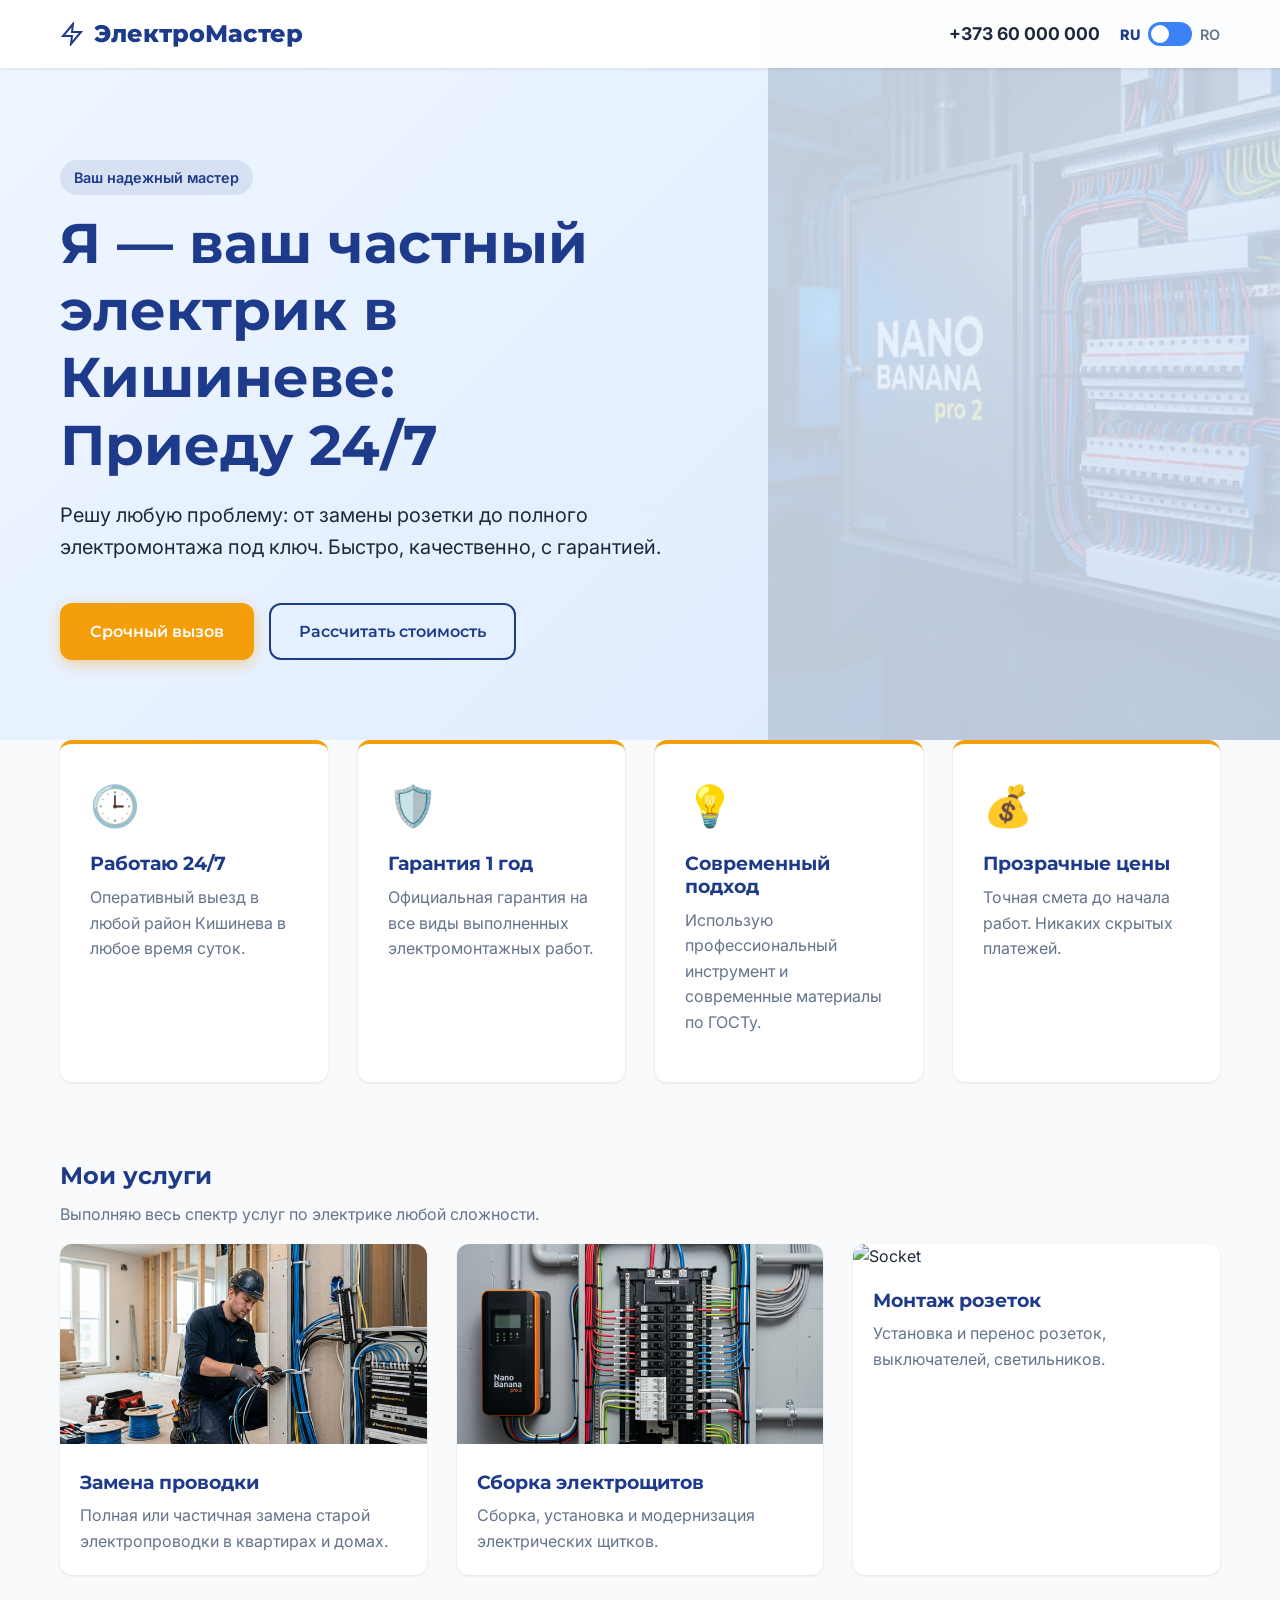
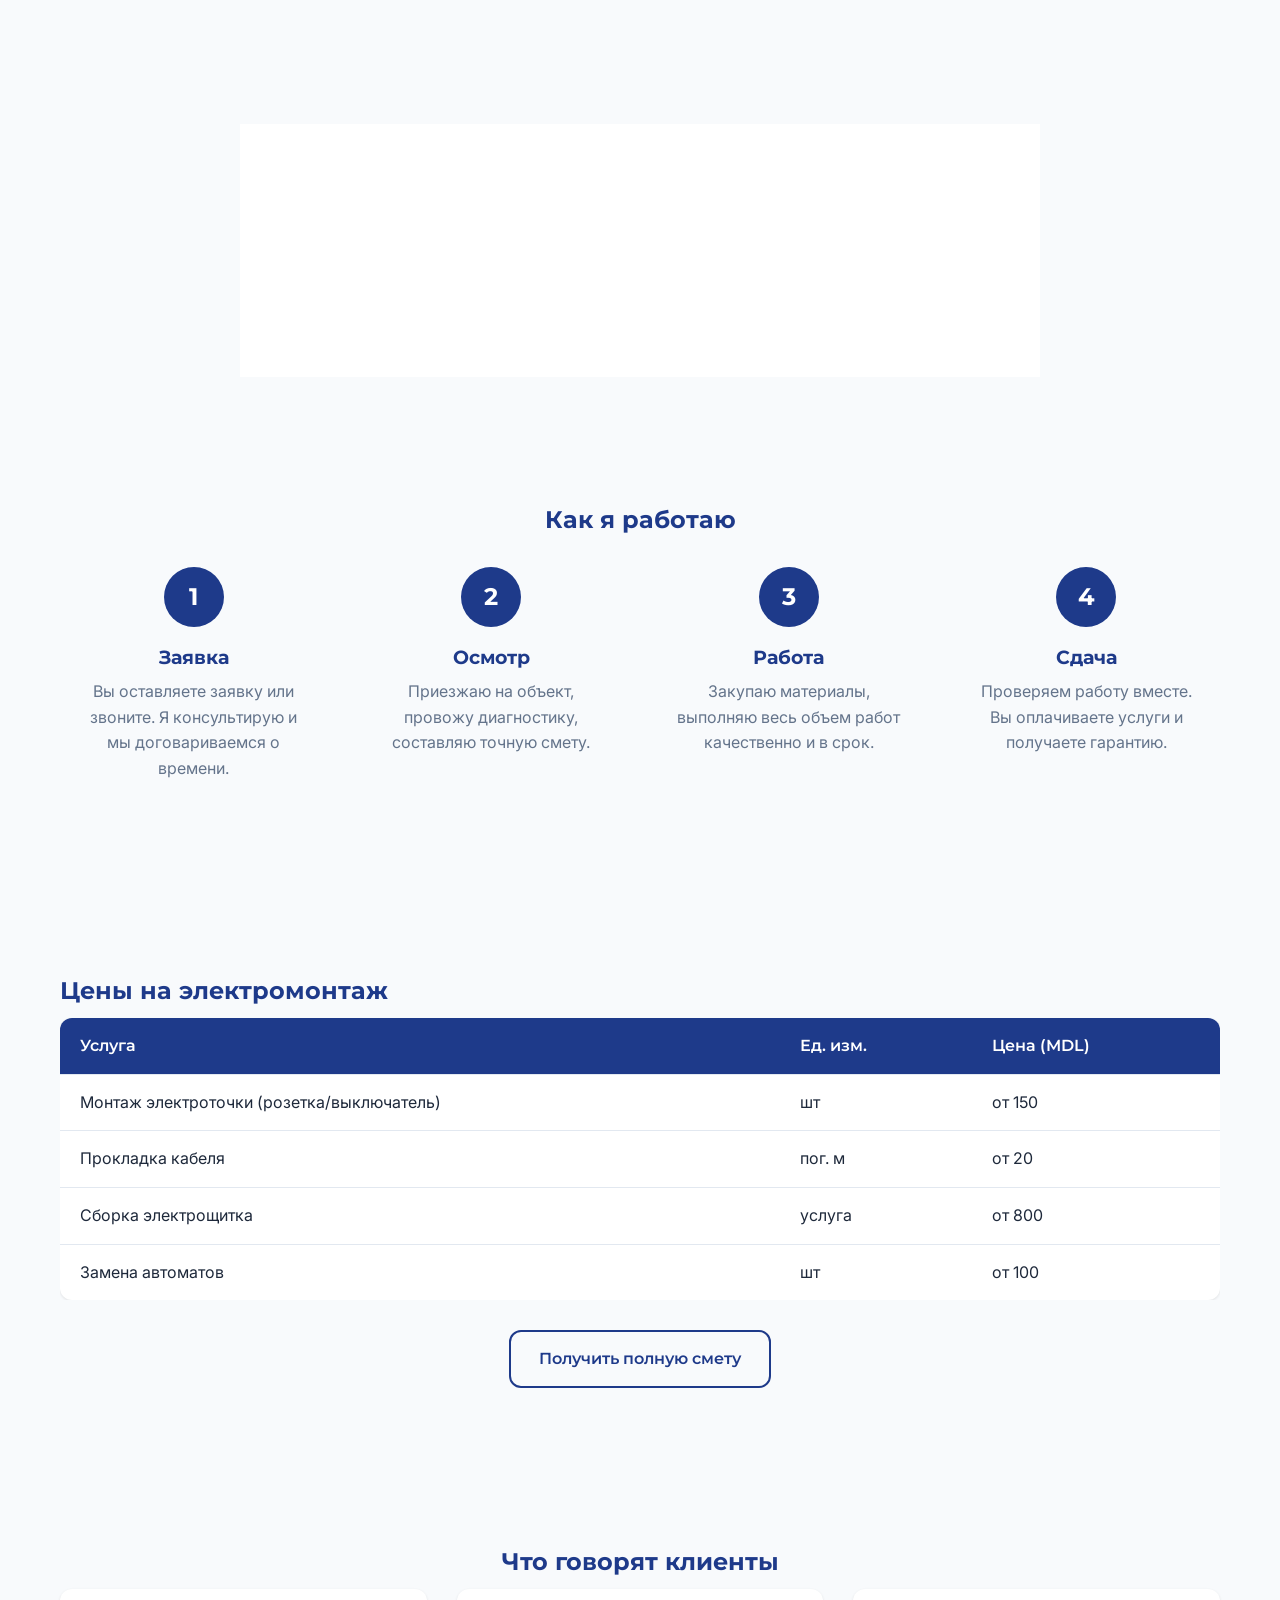
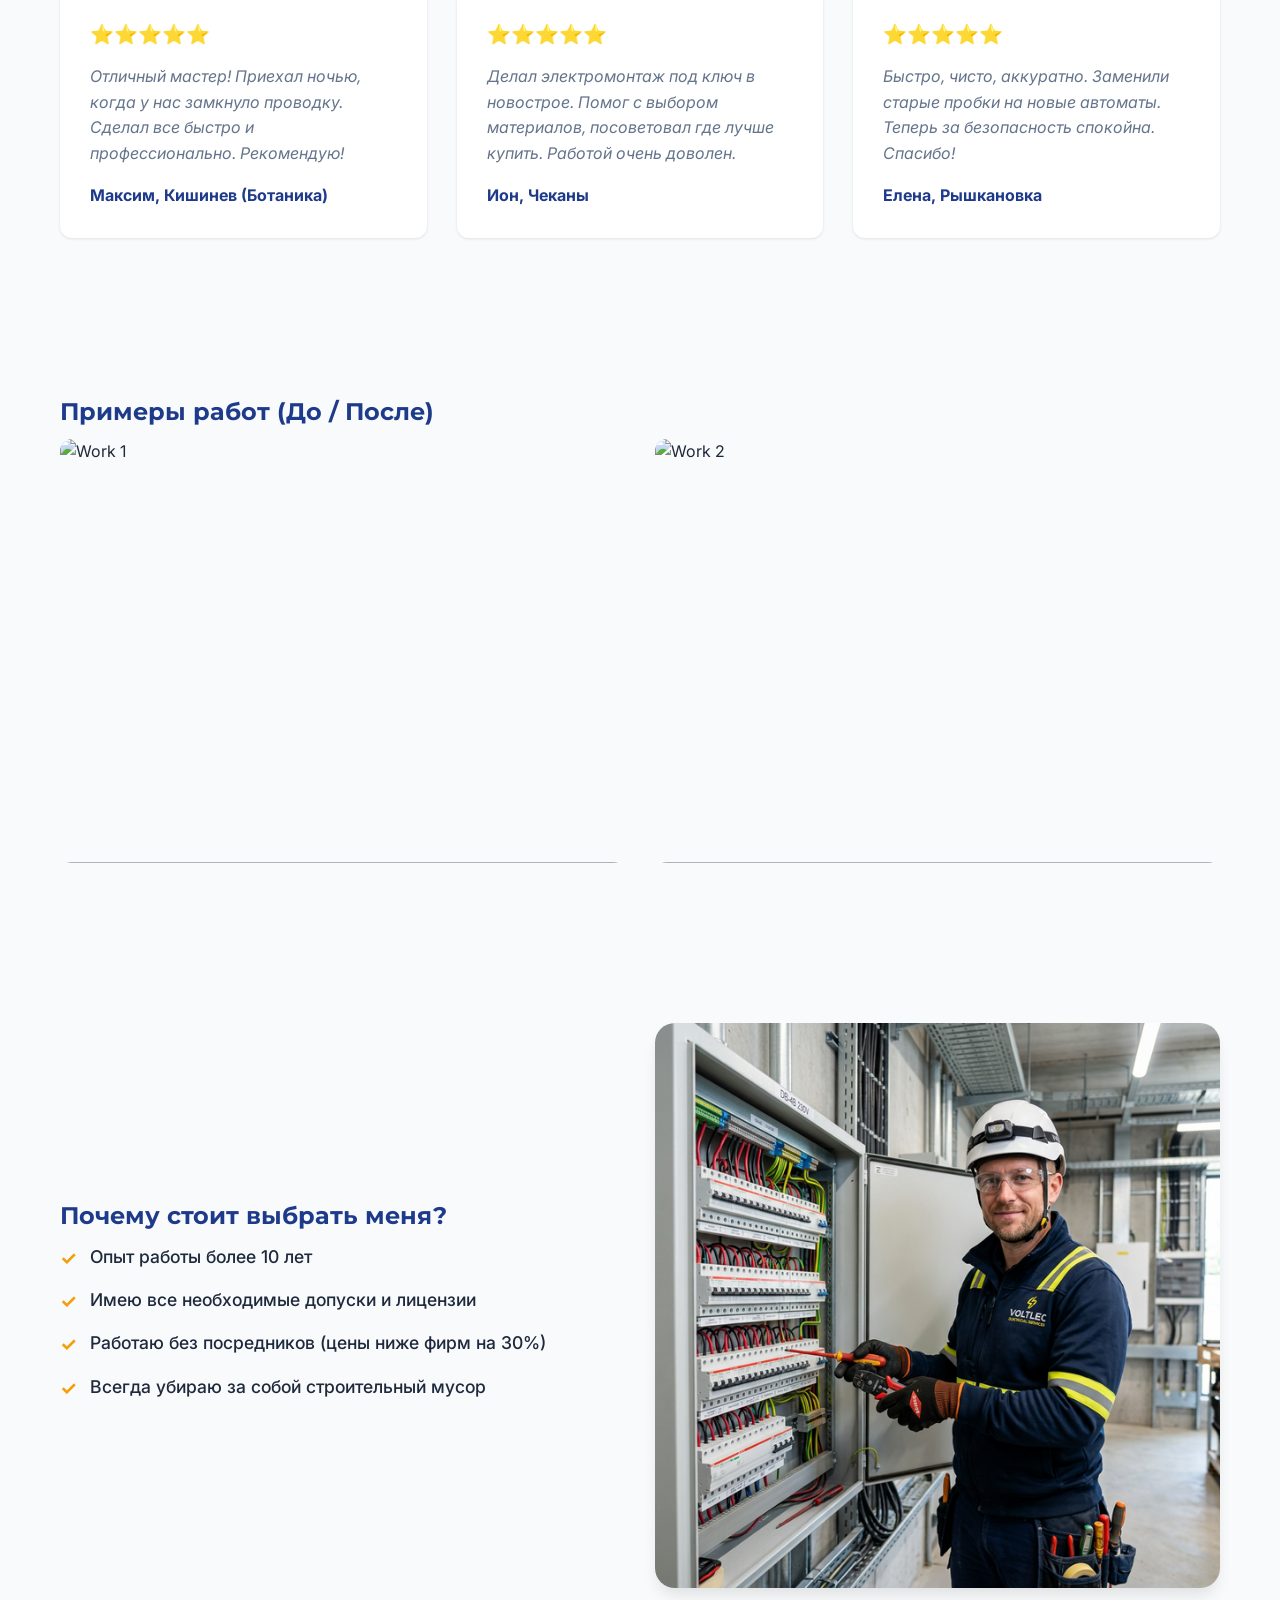
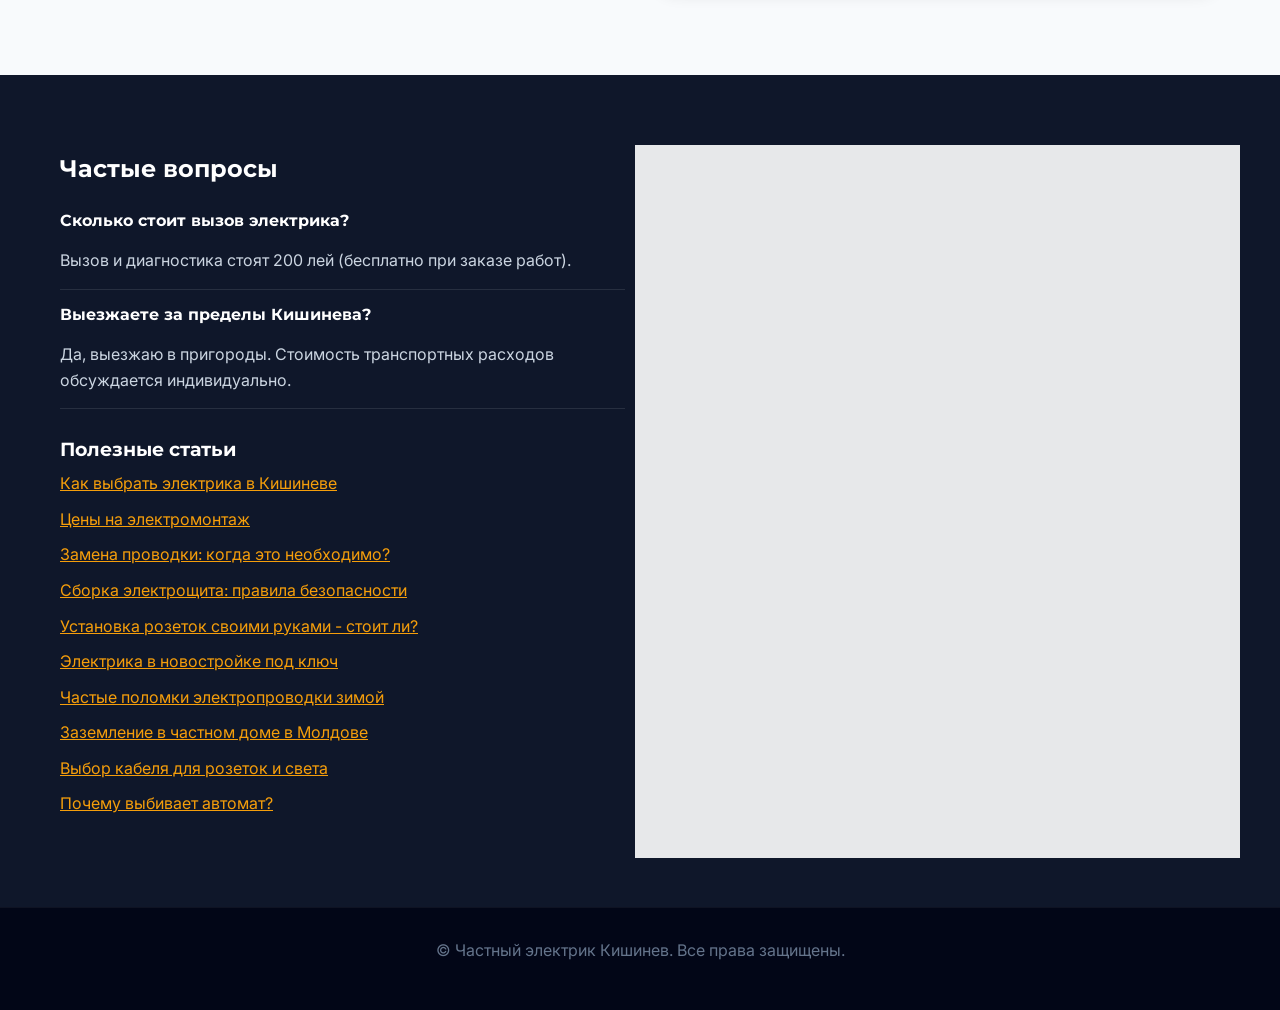
==== index.html @ 60476463 "Enhance UI with Nano Banana images, fix edit.php login, add Telegram form logic, and generate SEO ar" ====
<!DOCTYPE html>
<html lang="ru">

<head>
    <meta charset="UTF-8">
    <meta name="viewport" content="width=device-width, initial-scale=1.0">
    <meta name="description"
        content="Частный электрик в Кишиневе 24/7. Гарантия 1 год. Электромонтажные работы, замена проводки. | Electrician autorizat Chișinău 24/7."
        data-ru="Частный электрик в Кишиневе 24/7. Гарантия 1 год. Электромонтажные работы, замена проводки."
        data-ro="Electrician autorizat în Chișinău 24/7. Garanție 1 an. Lucrări de montaj electric, schimbare cablaj.">
    <title data-ru="Электрик Кишинев | 24/7 | Электромонтаж" data-ro="Electrician Chișinău | 24/7 | Montaj electric">
        Электрик Кишинев | 24/7 | Электромонтаж</title>

    <link rel="preconnect" href="https://fonts.googleapis.com">
    <link rel="preconnect" href="https://fonts.gstatic.com" crossorigin>
    <link
        href="https://fonts.googleapis.com/css2?family=Inter:wght@300;400;500;600&family=Montserrat:wght@500;600;700;800&display=swap"
        rel="stylesheet">

    <link rel="stylesheet" href="style.css">

    <!-- Schema.org -->
    <script type="application/ld+json">
    {
      "@context": "https://schema.org",
      "@type": "LocalBusiness",
      "name": "Электрик Кишинев / Electrician Chișinău",
      "image": "images/hero-bg.webp",
      "description": "Профессиональный электрик в Кишиневе. Вызов 24/7.",
      "telephone": "+373********",
      "address": {
        "@type": "PostalAddress",
        "addressLocality": "Chisinau",
        "addressCountry": "MD"
      },
      "priceRange": "$$"
    }
    </script>
</head>

<body>

    <!-- Navigation -->
    <nav class="navbar">
        <div class="container nav-wrapper">
            <div class="logo">
                <svg width="24" height="24" viewBox="0 0 24 24" fill="none" stroke="currentColor" stroke-width="2">
                    <path d="M13 2L3 14h9l-1 8 10-12h-9l1-8z" />
                </svg>
                <span data-ru="ЭлектроМастер" data-ro="ElectroMeșter">ЭлектроМастер</span>
            </div>

            <div class="nav-right">
                <a href="#contact" class="phone-link">+373 60 000 000</a>
                <div class="lang-switch">
                    <span class="lang-label ru active">RU</span>
                    <label class="switch">
                        <input type="checkbox" id="lang-toggle">
                        <span class="slider round"></span>
                    </label>
                    <span class="lang-label ro">RO</span>
                </div>
            </div>
        </div>
    </nav>

    <!-- 1. Hero -->
    <header class="hero">
        <div class="container">
            <div class="hero-content">
                <span class="badge" data-ru="Ваш надежный мастер" data-ro="Meșterul tău de încredere">Ваш надежный
                    мастер</span>
                <h1 data-ru="Я — ваш частный электрик в Кишиневе: <br>Приеду 24/7"
                    data-ro="Sunt electricianul tău în Chișinău: <br>Intervin 24/7">Я — ваш частный электрик в Кишиневе:
                    <br>Приеду 24/7
                </h1>
                <p class="hero-subtitle"
                    data-ru="Решу любую проблему: от замены розетки до полного электромонтажа под ключ. Быстро, качественно, с гарантией."
                    data-ro="Rezolv orice problemă: de la schimbarea prizei la montaj electric complet la cheie. Rapid, calitativ, cu garanție.">
                    Решу любую проблему: от замены розетки до полного электромонтажа под ключ. Быстро, качественно, с
                    гарантией.</p>
                <div class="hero-cta">
                    <a href="#contact" class="btn btn-primary" data-ru="Срочный вызов" data-ro="Apel de urgență">Срочный
                        вызов</a>
                    <a href="#quiz" class="btn btn-outline" data-ru="Рассчитать стоимость"
                        data-ro="Calculează costul">Рассчитать стоимость</a>
                </div>
            </div>
        </div>
    </header>

    <!-- 2. Benefits -->
    <section class="benefits" id="benefits">
        <div class="container grid-4">
            <div class="benefit-card">
                <div class="icon">🕒</div>
                <h3 data-ru="Работаю 24/7" data-ro="Lucrez 24/7">Работаю 24/7</h3>
                <p data-ru="Оперативный выезд в любой район Кишинева в любое время суток."
                    data-ro="Deplasare rapidă în orice sector din Chișinău la orice oră.">Оперативный выезд в любой
                    район Кишинева в любое время суток.</p>
            </div>
            <div class="benefit-card">
                <div class="icon">🛡️</div>
                <h3 data-ru="Гарантия 1 год" data-ro="Garanție 1 an">Гарантия 1 год</h3>
                <p data-ru="Официальная гарантия на все виды выполненных электромонтажных работ."
                    data-ro="Garanție oficială pentru toate tipurile de lucrări electrice efectuate.">Официальная
                    гарантия на все виды выполненных электромонтажных работ.</p>
            </div>
            <div class="benefit-card">
                <div class="icon">💡</div>
                <h3 data-ru="Современный подход" data-ro="Abordare modernă">Современный подход</h3>
                <p data-ru="Использую профессиональный инструмент и современные материалы по ГОСТу."
                    data-ro="Folosesc instrumente profesionale și materiale moderne conform standardelor.">Использую
                    профессиональный инструмент и современные материалы по ГОСТу.</p>
            </div>
            <div class="benefit-card">
                <div class="icon">💰</div>
                <h3 data-ru="Прозрачные цены" data-ro="Prețuri transparente">Прозрачные цены</h3>
                <p data-ru="Точная смета до начала работ. Никаких скрытых платежей."
                    data-ro="Deviz exact înainte de începerea lucrărilor. Fără taxe ascunse.">Точная смета до начала
                    работ. Никаких скрытых платежей.</p>
            </div>
        </div>
    </section>

    <!-- 3. Services -->
    <section class="services section-padding" id="services">
        <div class="container">
            <div class="section-header">
                <h2 data-ru="Мои услуги" data-ro="Serviciile mele">Мои услуги</h2>
                <p data-ru="Выполняю весь спектр услуг по электрике любой сложности."
                    data-ro="Efectuez tot spectrul de servicii electrice de orice complexitate.">Выполняю весь спектр
                    услуг по электрике любой сложности.</p>
            </div>
            <div class="grid-3 services-grid">
                <div class="service-card">
                    <img src="images/wiring.png" alt="Wire" loading="lazy">
                    <h3 data-ru="Замена проводки" data-ro="Schimbarea cablajului">Замена проводки</h3>
                    <p data-ru="Полная или частичная замена старой электропроводки в квартирах и домах."
                        data-ro="Schimbarea totală sau parțială a cablajului electric vechi în apartamente și case.">
                        Полная или частичная замена старой электропроводки в квартирах и домах.</p>
                </div>
                <div class="service-card">
                    <img src="images/panel.png" alt="Panel" loading="lazy">
                    <h3 data-ru="Сборка электрощитов" data-ro="Asamblarea panourilor electrice">Сборка электрощитов</h3>
                    <p data-ru="Сборка, установка и модернизация электрических щитков."
                        data-ro="Asamblarea, instalarea și modernizarea panourilor electrice.">Сборка, установка и
                        модернизация электрических щитков.</p>
                </div>
                <div class="service-card">
                    <img src="https://images.unsplash.com/photo-1544256718-3bcf237f3974?auto=format&fit=crop&q=80&w=400&h=300"
                        alt="Socket" loading="lazy">
                    <h3 data-ru="Монтаж розеток" data-ro="Montaj prize">Монтаж розеток</h3>
                    <p data-ru="Установка и перенос розеток, выключателей, светильников."
                        data-ro="Instalarea și mutarea prizelor, întrerupătoarelor, corpurilor de iluminat.">Установка и
                        перенос розеток, выключателей, светильников.</p>
                </div>
            </div>
        </div>
    </section>

    <!-- 4. Quiz Calculator -->
    <section class="calculator section-padding" id="quiz">
        <div class="container container-narrow">
            <div class="quiz-wrapper glass-panel">
                <div class="quiz-header">
                    <h2 data-ru="Калькулятор стоимости" data-ro="Calculator de preț">Калькулятор стоимости</h2>
                    <div class="progress-bar">
                        <div class="progress" id="quiz-progress" style="width: 20%"></div>
                    </div>
                </div>

                <div class="quiz-body" id="quiz-container">
                    <!-- Steps will be rendered by JS -->
                </div>

                <div class="quiz-footer">
                    <button class="btn btn-secondary hidden" id="quiz-prev" data-ru="Назад"
                        data-ro="Înapoi">Назад</button>
                    <button class="btn btn-primary" id="quiz-next" data-ru="Далее" data-ro="Înainte">Далее</button>
                </div>
            </div>
        </div>
    </section>

    <!-- 5. How I work -->
    <section class="how-it-works section-padding" id="how">
        <div class="container">
            <div class="section-header text-center">
                <h2 data-ru="Как я работаю" data-ro="Cum lucrez">Как я работаю</h2>
            </div>
            <div class="steps-grid grid-4">
                <div class="step-card">
                    <div class="step-num">1</div>
                    <h3 data-ru="Заявка" data-ro="Cererea">Заявка</h3>
                    <p data-ru="Вы оставляете заявку или звоните. Я консультирую и мы договариваемся о времени."
                        data-ro="Lăsați o cerere sau sunați. Vă consult și stabilim timpul.">Вы оставляете заявку или
                        звоните. Я консультирую и мы договариваемся о времени.</p>
                </div>
                <div class="step-card">
                    <div class="step-num">2</div>
                    <h3 data-ru="Осмотр" data-ro="Examinarea">Осмотр</h3>
                    <p data-ru="Приезжаю на объект, провожу диагностику, составляю точную смету."
                        data-ro="Vin la obiect, fac diagnosticul, întocmesc devizul de cheltuieli exact.">Приезжаю на
                        объект, провожу диагностику, составляю точную смету.</p>
                </div>
                <div class="step-card">
                    <div class="step-num">3</div>
                    <h3 data-ru="Работа" data-ro="Lucrul">Работа</h3>
                    <p data-ru="Закупаю материалы, выполняю весь объем работ качественно и в срок."
                        data-ro="Procur materialele, execut tot volumul de lucru calitativ și în termen.">Закупаю
                        материалы, выполняю весь объем работ качественно и в срок.</p>
                </div>
                <div class="step-card">
                    <div class="step-num">4</div>
                    <h3 data-ru="Сдача" data-ro="Predarea">Сдача</h3>
                    <p data-ru="Проверяем работу вместе. Вы оплачиваете услуги и получаете гарантию."
                        data-ro="Verificăm lucrul împreună. Achitați serviciile și primiți garanția.">Проверяем работу
                        вместе. Вы оплачиваете услуги и получаете гарантию.</p>
                </div>
            </div>
        </div>
    </section>

    <!-- 6. Prices -->
    <section class="prices section-padding" id="prices">
        <div class="container">
            <div class="section-header">
                <h2 data-ru="Цены на электромонтаж" data-ro="Prețuri pentru montaj electric">Цены на электромонтаж</h2>
            </div>
            <div class="table-container">
                <table class="prices-table">
                    <thead>
                        <tr>
                            <th data-ru="Услуга" data-ro="Serviciu">Услуга</th>
                            <th data-ru="Ед. изм." data-ro="Unit. mas.">Ед. изм.</th>
                            <th data-ru="Цена (MDL)" data-ro="Preț (MDL)">Цена (MDL)</th>
                        </tr>
                    </thead>
                    <tbody>
                        <tr>
                            <td data-ru="Монтаж электроточки (розетка/выключатель)"
                                data-ro="Montaj punct electric (priză/întrerupător)">Монтаж электроточки
                                (розетка/выключатель)</td>
                            <td data-ru="шт" data-ro="buc">шт</td>
                            <td>от 150</td>
                        </tr>
                        <tr>
                            <td data-ru="Прокладка кабеля" data-ro="Pozare cablu">Прокладка кабеля</td>
                            <td data-ru="пог. м" data-ro="m liniar">пог. м</td>
                            <td>от 20</td>
                        </tr>
                        <tr>
                            <td data-ru="Сборка электрощитка" data-ro="Asamblare panou electric">Сборка электрощитка
                            </td>
                            <td data-ru="услуга" data-ro="serviciu">услуга</td>
                            <td>от 800</td>
                        </tr>
                        <tr>
                            <td data-ru="Замена автоматов" data-ro="Schimbare automate">Замена автоматов</td>
                            <td data-ru="шт" data-ro="buc">шт</td>
                            <td>от 100</td>
                        </tr>
                    </tbody>
                </table>
            </div>
            <div class="text-center mt-30">
                <a href="#contact" class="btn btn-outline" data-ru="Получить полную смету"
                    data-ro="Obține devizul complet">Получить полную смету</a>
            </div>
        </div>
    </section>

    <!-- 7. Reviews -->
    <section class="reviews section-padding bg-light" id="reviews">
        <div class="container">
            <div class="section-header text-center">
                <h2 data-ru="Что говорят клиенты" data-ro="Ce spun clienții">Что говорят клиенты</h2>
            </div>
            <div class="grid-3 reviews-grid">
                <div class="review-card">
                    <div class="stars">⭐⭐⭐⭐⭐</div>
                    <p class="review-text"
                        data-ru="Отличный мастер! Приехал ночью, когда у нас замкнуло проводку. Сделал все быстро и профессионально. Рекомендую!"
                        data-ro="Meșter excelent! A venit noaptea când am avut un scurtcircuit. A făcut totul rapid și profesionist. Recomand!">
                        Отличный мастер! Приехал ночью, когда у нас замкнуло проводку. Сделал все быстро и
                        профессионально. Рекомендую!</p>
                    <div class="review-author" data-ru="Максим, Кишинев (Ботаника)"
                        data-ro="Maxim, Chișinău (Botanica)">Максим, Кишинев (Ботаника)</div>
                </div>
                <div class="review-card">
                    <div class="stars">⭐⭐⭐⭐⭐</div>
                    <p class="review-text"
                        data-ru="Делал электромонтаж под ключ в новострое. Помог с выбором материалов, посоветовал где лучше купить. Работой очень доволен."
                        data-ro="A făcut montaj electric la cheie în bloc nou. A ajutat cu alegerea materialelor, a recomandat unde e mai bine de cumpărat. Sunt foarte mulțumit.">
                        Делал электромонтаж под ключ в новострое. Помог с выбором материалов, посоветовал где лучше
                        купить. Работой очень доволен.</p>
                    <div class="review-author" data-ru="Ион, Чеканы" data-ro="Ion, Ciocana">Ион, Чеканы</div>
                </div>
                <div class="review-card">
                    <div class="stars">⭐⭐⭐⭐⭐</div>
                    <p class="review-text"
                        data-ru="Быстро, чисто, аккуратно. Заменили старые пробки на новые автоматы. Теперь за безопасность спокойна. Спасибо!"
                        data-ro="Rapid, curat, atent. A schimbat siguranțele vechi pe automate noi. Acum sunt liniștită pentru siguranță. Mulțumesc!">
                        Быстро, чисто, аккуратно. Заменили старые пробки на новые автоматы. Теперь за безопасность
                        спокойна. Спасибо!</p>
                    <div class="review-author" data-ru="Елена, Рышкановка" data-ro="Elena, Rîșcani">Елена, Рышкановка
                    </div>
                </div>
            </div>
        </div>
    </section>

    <!-- 8. Gallery Before/After -->
    <section class="gallery section-padding" id="gallery">
        <div class="container">
            <div class="section-header">
                <h2 data-ru="Примеры работ (До / После)" data-ro="Exemple de lucrări (Înainte / După)">Примеры работ (До
                    / После)</h2>
            </div>
            <div class="gallery-grid grid-2">
                <div class="gallery-item">
                    <img src="https://images.unsplash.com/photo-1621285223062-17eb4232bf3f?auto=format&fit=crop&q=80&w=600&h=400"
                        alt="Work 1" loading="lazy">
                    <div class="gallery-label" data-ru="Монтаж электрощита" data-ro="Montaj panou electric">Монтаж
                        электрощита</div>
                </div>
                <div class="gallery-item">
                    <img src="https://images.unsplash.com/photo-1613214150384-cbca6f2fe821?auto=format&fit=crop&q=80&w=600&h=400"
                        alt="Work 2" loading="lazy">
                    <div class="gallery-label" data-ru="Укладка кабеля" data-ro="Pozare cablu">Укладка кабеля</div>
                </div>
            </div>
        </div>
    </section>

    <!-- 9. Why choose me -->
    <section class="why-me section-padding">
        <div class="container grid-2 align-center">
            <div class="why-me-content">
                <h2 data-ru="Почему стоит выбрать меня?" data-ro="De ce să mă alegeți pe mine?">Почему стоит выбрать
                    меня?</h2>
                <ul class="check-list">
                    <li data-ru="Опыт работы более 10 лет" data-ro="Experiență de peste 10 ani">Опыт работы более 10 лет
                    </li>
                    <li data-ru="Имею все необходимые допуски и лицензии"
                        data-ro="Dețin toate permisele și licențele necesare">Имею все необходимые допуски и лицензии
                    </li>
                    <li data-ru="Работаю без посредников (цены ниже фирм на 30%)"
                        data-ro="Lucrez fără intermediari (prețuri mai mici cu 30% față de firme)">Работаю без
                        посредников (цены ниже фирм на 30%)</li>
                    <li data-ru="Всегда убираю за собой строительный мусор"
                        data-ro="Întotdeauna fac curat după lucrările de construcție">Всегда убираю за собой
                        строительный мусор</li>
                </ul>
            </div>
            <div class="why-me-image">
                <img src="images/hero.png" alt="Electrician" class="rounded-img" loading="lazy">
            </div>
        </div>
    </section>

    <!-- 10. Contact Section & FAQ -->
    <section class="contact-section section-padding bg-dark text-white" id="contact">
        <div class="container grid-2">

            <div class="faq-area">
                <h2 data-ru="Частые вопросы" data-ro="Întrebări frecvente">Частые вопросы</h2>
                <div class="accordion">
                    <div class="accordion-item">
                        <h4 class="accordion-header" data-ru="Сколько стоит вызов электрика?"
                            data-ro="Cât costă chemarea electricianului?">Сколько стоит вызов электрика?</h4>
                        <div class="accordion-body"
                            data-ru="Вызов и диагностика стоят 200 лей (бесплатно при заказе работ)."
                            data-ro="Chemarea și diagnosticarea costă 200 lei (gratuit la comandarea lucrărilor).">Вызов
                            и диагностика стоят 200 лей (бесплатно при заказе работ).</div>
                    </div>
                    <div class="accordion-item">
                        <h4 class="accordion-header" data-ru="Выезжаете за пределы Кишинева?"
                            data-ro="Vă deplasați în afara Chișinăului?">Выезжаете за пределы Кишинева?</h4>
                        <div class="accordion-body"
                            data-ru="Да, выезжаю в пригороды. Стоимость транспортных расходов обсуждается индивидуально."
                            data-ro="Da, mă deplasez în suburbii. Costul transportului se discută individual.">Да,
                            выезжаю в пригороды. Стоимость транспортных расходов обсуждается индивидуально.</div>
                    </div>
                </div>

                <div class="articles-links mt-30">
                    <h3 data-ru="Полезные статьи" data-ro="Articole utile">Полезные статьи</h3>
                    <ul id="articles-list">
                        <li><a href="articles/article-1.html" data-ru="Как выбрать электрика в Кишиневе"
                                data-ro="Cum să alegi un electrician în Chișinău">Как выбрать электрика в Кишиневе</a>
                        </li>
                        <li><a href="articles/article-2.html" data-ru="Цены на электромонтаж"
                                data-ro="Prețuri pentru montaj electric">Цены на электромонтаж</a></li>
                        <li><a href="articles/article-3.html" data-ru="Замена проводки: когда это необходимо?"
                                data-ro="Schimbarea cablajului: când este necesară?">Замена проводки: когда это
                                необходимо?</a></li>
                        <li><a href="articles/article-4.html" data-ru="Сборка электрощита: правила безопасности"
                                data-ro="Asamblarea panoului: reguli de siguranță">Сборка электрощита: правила
                                безопасности</a></li>
                        <li><a href="articles/article-5.html" data-ru="Установка розеток своими руками - стоит ли?"
                                data-ro="Montarea prizelor cu propriile mâini - merită?">Установка розеток своими руками
                                - стоит ли?</a></li>
                        <li><a href="articles/article-6.html" data-ru="Электрика в новостройке под ключ"
                                data-ro="Montaj electric la cheie în bloc nou">Электрика в новостройке под ключ</a></li>
                        <li><a href="articles/article-7.html" data-ru="Частые поломки электропроводки зимой"
                                data-ro="Defecțiuni frecvente ale cablajului iarna">Частые поломки электропроводки
                                зимой</a></li>
                        <li><a href="articles/article-8.html" data-ru="Заземление в частном доме в Молдове"
                                data-ro="Împământarea în casă particulară în Moldova">Заземление в частном доме в
                                Молдове</a></li>
                        <li><a href="articles/article-9.html" data-ru="Выбор кабеля для розеток и света"
                                data-ro="Alegerea cablului pentru prize și lumină">Выбор кабеля для розеток и света</a>
                        </li>
                        <li><a href="articles/article-10.html" data-ru="Почему выбивает автомат?"
                                data-ro="De ce sare siguranța automată?">Почему выбивает автомат?</a></li>
                    </ul>
                </div>
            </div>

            <div class="contact-form-wrapper glass-panel">
                <h3 data-ru="Оставьте заявку" data-ro="Lăsați o cerere">Оставьте заявку</h3>
                <p data-ru="Свяжусь с вами в течение 5 минут" data-ro="Vă contactez în 5 minute">Свяжусь с вами в
                    течение 5 минут</p>

                <form id="contactForm" enctype="multipart/form-data">
                    <div class="form-group">
                        <input type="text" name="name" required placeholder="Ваше имя" data-ru="Ваше имя"
                            data-ro="Numele dvs." class="form-control">
                    </div>
                    <div class="form-group">
                        <input type="tel" name="phone" required placeholder="Телефон (06x xxx xxx)"
                            data-ru="Телефон (06x xxx xxx)" data-ro="Telefon (06x xxx xxx)" class="form-control">
                    </div>
                    <div class="form-group">
                        <input type="text" name="address" placeholder="Адрес / Район" data-ru="Адрес / Район"
                            data-ro="Adresa / Sectorul" class="form-control">
                    </div>
                    <div class="form-group">
                        <textarea name="problem" id="form-problem" rows="3"
                            placeholder="Опишите проблему или что нужно сделать"
                            data-ru="Опишите проблему или что нужно сделать"
                            data-ro="Descrieți problema sau ce trebuie făcut" class="form-control"></textarea>
                    </div>
                    <div class="form-group">
                        <label data-ru="Прикрепить фото (по желанию):" data-ro="Atașați foto (opțional):">Прикрепить
                            фото (по желанию):</label>
                        <input type="file" name="photo" accept="image/*" class="form-control">
                    </div>
                    <!-- Hidden field to pass calculator results -->
                    <input type="hidden" name="calc_result" id="calc_result" value="">

                    <button type="submit" class="btn btn-primary w-100 mt-15" id="submitBtn" data-ru="Отправить"
                        data-ro="Trimite">Отправить</button>
                    <div id="form-message" class="mt-15 text-center"></div>
                </form>
            </div>

        </div>
    </section>

    <!-- Map -->
    <!-- Footer -->
    <footer class="footer bg-darker text-white">
        <div class="container text-center">
            <p>&copy; <span id="year"></span> <span data-ru="Частный электрик Кишинев. Все права защищены."
                    data-ro="Electrician autorizat Chișinău. Toate drepturile rezervate.">Частный электрик Кишинев. Все
                    права защищены.</span></p>
        </div>
    </footer>

    <script src="script.js"></script>
</body>

</html>
---- style.css ----
:root {
  --primary: #1E3A8A;
  /* Deep Blue */
  --primary-light: #3B82F6;
  --accent: #F59E0B;
  /* Amber/Yellow for Electricity */
  --accent-hover: #D97706;
  --bg-light: #F8FAFC;
  --bg-white: #FFFFFF;
  --text-dark: #1E293B;
  --text-muted: #64748B;
  --bg-dark: #0F172A;
  --bg-darker: #020617;
  --glass-bg: rgba(255, 255, 255, 0.9);
  --glass-border: rgba(255, 255, 255, 0.2);
  --shadow-sm: 0 1px 3px rgba(0, 0, 0, 0.1);
  --shadow-md: 0 4px 6px -1px rgba(0, 0, 0, 0.1);
  --shadow-lg: 0 10px 15px -3px rgba(0, 0, 0, 0.1);
  --radius: 12px;
  --transition: all 0.3s ease;

  --font-heading: 'Montserrat', sans-serif;
  --font-body: 'Inter', sans-serif;
}

* {
  margin: 0;
  padding: 0;
  box-sizing: border-box;
}

html {
  scroll-behavior: smooth;
  font-size: 16px;
}

body {
  font-family: var(--font-body);
  color: var(--text-dark);
  background-color: var(--bg-light);
  line-height: 1.6;
}

/* Typography */
h1,
h2,
h3,
h4,
h5,
h6 {
  font-family: var(--font-heading);
  font-weight: 700;
  line-height: 1.2;
  margin-bottom: 0.5em;
  color: var(--primary);
}

p {
  margin-bottom: 1rem;
  color: var(--text-muted);
}

a {
  text-decoration: none;
  color: inherit;
  transition: var(--transition);
}

ul {
  list-style: none;
}

/* Layout & Utils */
.container {
  max-width: 1200px;
  margin: 0 auto;
  padding: 0 20px;
}

.container-narrow {
  max-width: 800px;
}

.section-padding {
  padding: 80px 0;
}

.text-center {
  text-align: center;
}

.mt-15 {
  margin-top: 15px;
}

.mt-30 {
  margin-top: 30px;
}

.w-100 {
  width: 100%;
}

.hidden {
  display: none !important;
}

.bg-light {
  background-color: var(--bg-light);
}

.bg-dark {
  background-color: var(--bg-dark);
  color: white;
}

.bg-dark h2,
.bg-dark h3,
.bg-dark h4 {
  color: white;
}

.bg-darker {
  background-color: var(--bg-darker);
}

/* Grids */
.grid-2 {
  display: grid;
  grid-template-columns: repeat(2, 1fr);
  gap: 30px;
}

.grid-3 {
  display: grid;
  grid-template-columns: repeat(auto-fit, minmax(300px, 1fr));
  gap: 30px;
}

.grid-4 {
  display: grid;
  grid-template-columns: repeat(auto-fit, minmax(250px, 1fr));
  gap: 30px;
}

.align-center {
  align-items: center;
}

/* Buttons */
.btn {
  display: inline-block;
  padding: 14px 28px;
  border-radius: var(--radius);
  font-weight: 600;
  cursor: pointer;
  border: 2px solid transparent;
  text-align: center;
  transition: var(--transition);
  font-family: var(--font-heading);
}

.btn-primary {
  background-color: var(--accent);
  color: #fff;
  box-shadow: 0 4px 14px rgba(245, 158, 11, 0.4);
}

.btn-primary:hover {
  background-color: var(--accent-hover);
  transform: translateY(-2px);
  box-shadow: 0 6px 20px rgba(245, 158, 11, 0.6);
}

.btn-secondary {
  background-color: var(--bg-light);
  color: var(--text-dark);
  border: 2px solid #E2E8F0;
}

.btn-secondary:hover {
  background-color: #E2E8F0;
}

.btn-outline {
  background-color: transparent;
  color: var(--primary);
  border-color: var(--primary);
}

.btn-outline:hover {
  background-color: var(--primary);
  color: white;
}

/* Glass Panel */
.glass-panel {
  background: var(--glass-bg);
  backdrop-filter: blur(10px);
  border: 1px solid var(--glass-border);
  border-radius: 16px;
  padding: 40px;
  box-shadow: var(--shadow-lg);
}

/* Navbar */
.navbar {
  position: fixed;
  top: 0;
  left: 0;
  right: 0;
  background: rgba(255, 255, 255, 0.95);
  backdrop-filter: blur(10px);
  z-index: 1000;
  box-shadow: var(--shadow-sm);
  padding: 15px 0;
}

.nav-wrapper {
  display: flex;
  justify-content: space-between;
  align-items: center;
}

.logo {
  font-family: var(--font-heading);
  font-weight: 800;
  font-size: 1.5rem;
  color: var(--primary);
  display: flex;
  align-items: center;
  gap: 10px;
}

.nav-right {
  display: flex;
  align-items: center;
  gap: 20px;
}

.phone-link {
  font-weight: 700;
  color: var(--text-dark);
  font-size: 1.1rem;
}

/* Language Toggle Switch */
.lang-switch {
  display: flex;
  align-items: center;
  gap: 8px;
  font-weight: 600;
  font-size: 0.9rem;
}

.lang-label {
  color: var(--text-muted);
  transition: 0.3s;
}

.lang-label.active {
  color: var(--primary);
  font-weight: 800;
}

.switch {
  position: relative;
  display: inline-block;
  width: 44px;
  height: 24px;
}

.switch input {
  opacity: 0;
  width: 0;
  height: 0;
}

.slider {
  position: absolute;
  cursor: pointer;
  top: 0;
  left: 0;
  right: 0;
  bottom: 0;
  background-color: var(--primary-light);
  transition: .4s;
}

.slider:before {
  position: absolute;
  content: "";
  height: 18px;
  width: 18px;
  left: 3px;
  bottom: 3px;
  background-color: white;
  transition: .4s;
}

input:checked+.slider {
  background-color: var(--accent);
}

input:checked+.slider:before {
  transform: translateX(20px);
}

.slider.round {
  border-radius: 34px;
}

.slider.round:before {
  border-radius: 50%;
}

/* Hero */
.hero {
  padding: 160px 0 80px;
  background: linear-gradient(135deg, #EFF6FF 0%, #DBEAFE 100%);
  position: relative;
  overflow: hidden;
}

.hero::before {
  content: '';
  position: absolute;
  right: -10%;
  top: 0;
  width: 50%;
  height: 100%;
  background: url('images/hero-bg.png') center/cover no-repeat;
  opacity: 0.15;
  /* Adjust background */
  z-index: 0;
}

.hero-content {
  position: relative;
  z-index: 1;
  max-width: 650px;
}

.hero h1 {
  font-size: 3.5rem;
  margin-bottom: 20px;
}

.hero-subtitle {
  font-size: 1.25rem;
  margin-bottom: 40px;
  color: var(--text-dark);
}

.badge {
  display: inline-block;
  background: rgba(30, 58, 138, 0.1);
  color: var(--primary);
  padding: 6px 14px;
  border-radius: 20px;
  font-size: 0.9rem;
  font-weight: 600;
  margin-bottom: 15px;
}

.hero-cta {
  display: flex;
  gap: 15px;
}

/* Cards & Grid Items */
.benefit-card {
  background: var(--bg-white);
  padding: 30px;
  border-radius: var(--radius);
  box-shadow: var(--shadow-sm);
  transition: var(--transition);
  border-top: 4px solid var(--accent);
}

.benefit-card:hover {
  transform: translateY(-5px);
  box-shadow: var(--shadow-md);
}

.benefit-card .icon {
  font-size: 2.5rem;
  margin-bottom: 15px;
}

.service-card {
  background: var(--bg-white);
  border-radius: var(--radius);
  overflow: hidden;
  box-shadow: var(--shadow-sm);
}

.service-card img {
  width: 100%;
  height: 200px;
  object-fit: cover;
}

.service-card h3,
.service-card p {
  padding: 0 20px;
}

.service-card h3 {
  margin-top: 20px;
}

.service-card p {
  margin-bottom: 20px;
}

/* Calculator / Quiz */
.quiz-header {
  margin-bottom: 30px;
}

.progress-bar {
  width: 100%;
  height: 8px;
  background: #E2E8F0;
  border-radius: 4px;
  margin-top: 15px;
  margin-bottom: 25px;
  overflow: hidden;
}

.progress {
  height: 100%;
  background: var(--accent);
  transition: width 0.3s ease;
}

.quiz-step h3 {
  margin-bottom: 25px;
  font-size: 1.5rem;
}

.quiz-options {
  display: flex;
  flex-direction: column;
  gap: 20px;
}

.quiz-radio {
  display: flex;
  align-items: center;
  padding: 18px 20px;
  border: 2px solid #E2E8F0;
  border-radius: 8px;
  cursor: pointer;
  transition: 0.2s;
}

.quiz-radio:hover {
  border-color: var(--primary-light);
  background: #F8FAFC;
}

.quiz-radio input {
  margin-right: 15px;
  transform: scale(1.3);
}

.quiz-input {
  width: 100%;
  padding: 18px;
  border: 2px solid #E2E8F0;
  border-radius: 8px;
  font-size: 1.1rem;
  font-family: var(--font-body);
  margin-bottom: 10px;
}

.quiz-footer {
  margin-top: 30px;
  display: flex;
  justify-content: space-between;
  align-items: center;
}

/* Forms */
.form-group {
  margin-bottom: 20px;
}

.form-control {
  width: 100%;
  padding: 14px;
  border: 1px solid #CBD5E1;
  border-radius: 8px;
  font-family: inherit;
  font-size: 1rem;
  transition: 0.3s;
}

.form-control:focus {
  outline: none;
  border-color: var(--primary);
  box-shadow: 0 0 0 3px rgba(59, 130, 246, 0.2);
}

/* Steps */
.step-card {
  text-align: center;
  padding: 20px;
}

.step-num {
  width: 60px;
  height: 60px;
  line-height: 60px;
  background: var(--primary);
  color: white;
  border-radius: 50%;
  font-size: 1.5rem;
  font-weight: 700;
  margin: 0 auto 20px;
  font-family: var(--font-heading);
}

/* Table */
.table-container {
  overflow-x: auto;
}

.prices-table {
  width: 100%;
  border-collapse: collapse;
  background: white;
  border-radius: var(--radius);
  overflow: hidden;
  box-shadow: var(--shadow-sm);
}

.prices-table th,
.prices-table td {
  padding: 15px 20px;
  text-align: left;
  border-bottom: 1px solid #E2E8F0;
}

.prices-table th {
  background: var(--primary);
  color: white;
  font-weight: 600;
  font-family: var(--font-heading);
}

.prices-table tr:last-child td {
  border-bottom: none;
}

.prices-table tr:hover td {
  background: #F8FAFC;
}

/* Reviews */
.review-card {
  background: white;
  padding: 30px;
  border-radius: var(--radius);
  box-shadow: var(--shadow-sm);
}

.stars {
  color: var(--accent);
  margin-bottom: 15px;
  font-size: 1.2rem;
}

.review-text {
  font-style: italic;
}

.review-author {
  font-weight: 700;
  color: var(--primary);
  margin-top: 15px;
}

/* Gallery */
.gallery-item {
  position: relative;
  border-radius: var(--radius);
  overflow: hidden;
  aspect-ratio: 4/3;
}

.gallery-item img {
  width: 100%;
  height: 100%;
  object-fit: cover;
  transition: 0.5s;
}

.gallery-item:hover img {
  transform: scale(1.05);
}

.gallery-label {
  position: absolute;
  bottom: 0;
  left: 0;
  right: 0;
  background: rgba(15, 23, 42, 0.8);
  color: white;
  padding: 15px;
  font-weight: 600;
  transform: translateY(100%);
  transition: 0.3s;
}

.gallery-item:hover .gallery-label {
  transform: translateY(0);
}

/* Why me & Image */
.rounded-img {
  border-radius: 20px;
  box-shadow: var(--shadow-lg);
  width: 100%;
  height: auto;
}

.check-list li {
  position: relative;
  padding-left: 30px;
  margin-bottom: 15px;
  font-weight: 500;
  font-size: 1.1rem;
}

.check-list li::before {
  content: '✓';
  position: absolute;
  left: 0;
  top: 0;
  color: var(--accent);
  font-weight: bold;
  font-size: 1.2rem;
}

/* Footer / Contact */
.accordion-item {
  border-bottom: 1px solid rgba(255, 255, 255, 0.1);
  padding: 15px 0;
}

.accordion-header {
  cursor: pointer;
  display: flex;
  justify-content: space-between;
  align-items: center;
}

.accordion-body {
  padding-top: 10px;
  color: #CBD5E1;
}

#articles-list li {
  margin-bottom: 10px;
}

#articles-list a {
  color: var(--accent);
  text-decoration: underline;
}

#articles-list a:hover {
  color: white;
}

.footer {
  padding: 30px 0;
  border-top: 1px solid rgba(255, 255, 255, 0.05);
}

/* Responsive */
@media (max-width: 768px) {
  .hero h1 {
    font-size: 2.5rem;
  }

  .grid-2,
  .grid-3,
  .grid-4 {
    grid-template-columns: 1fr;
  }

  .hero-cta {
    flex-direction: column;
  }

  .nav-right .phone-link {
    display: none;
  }
}
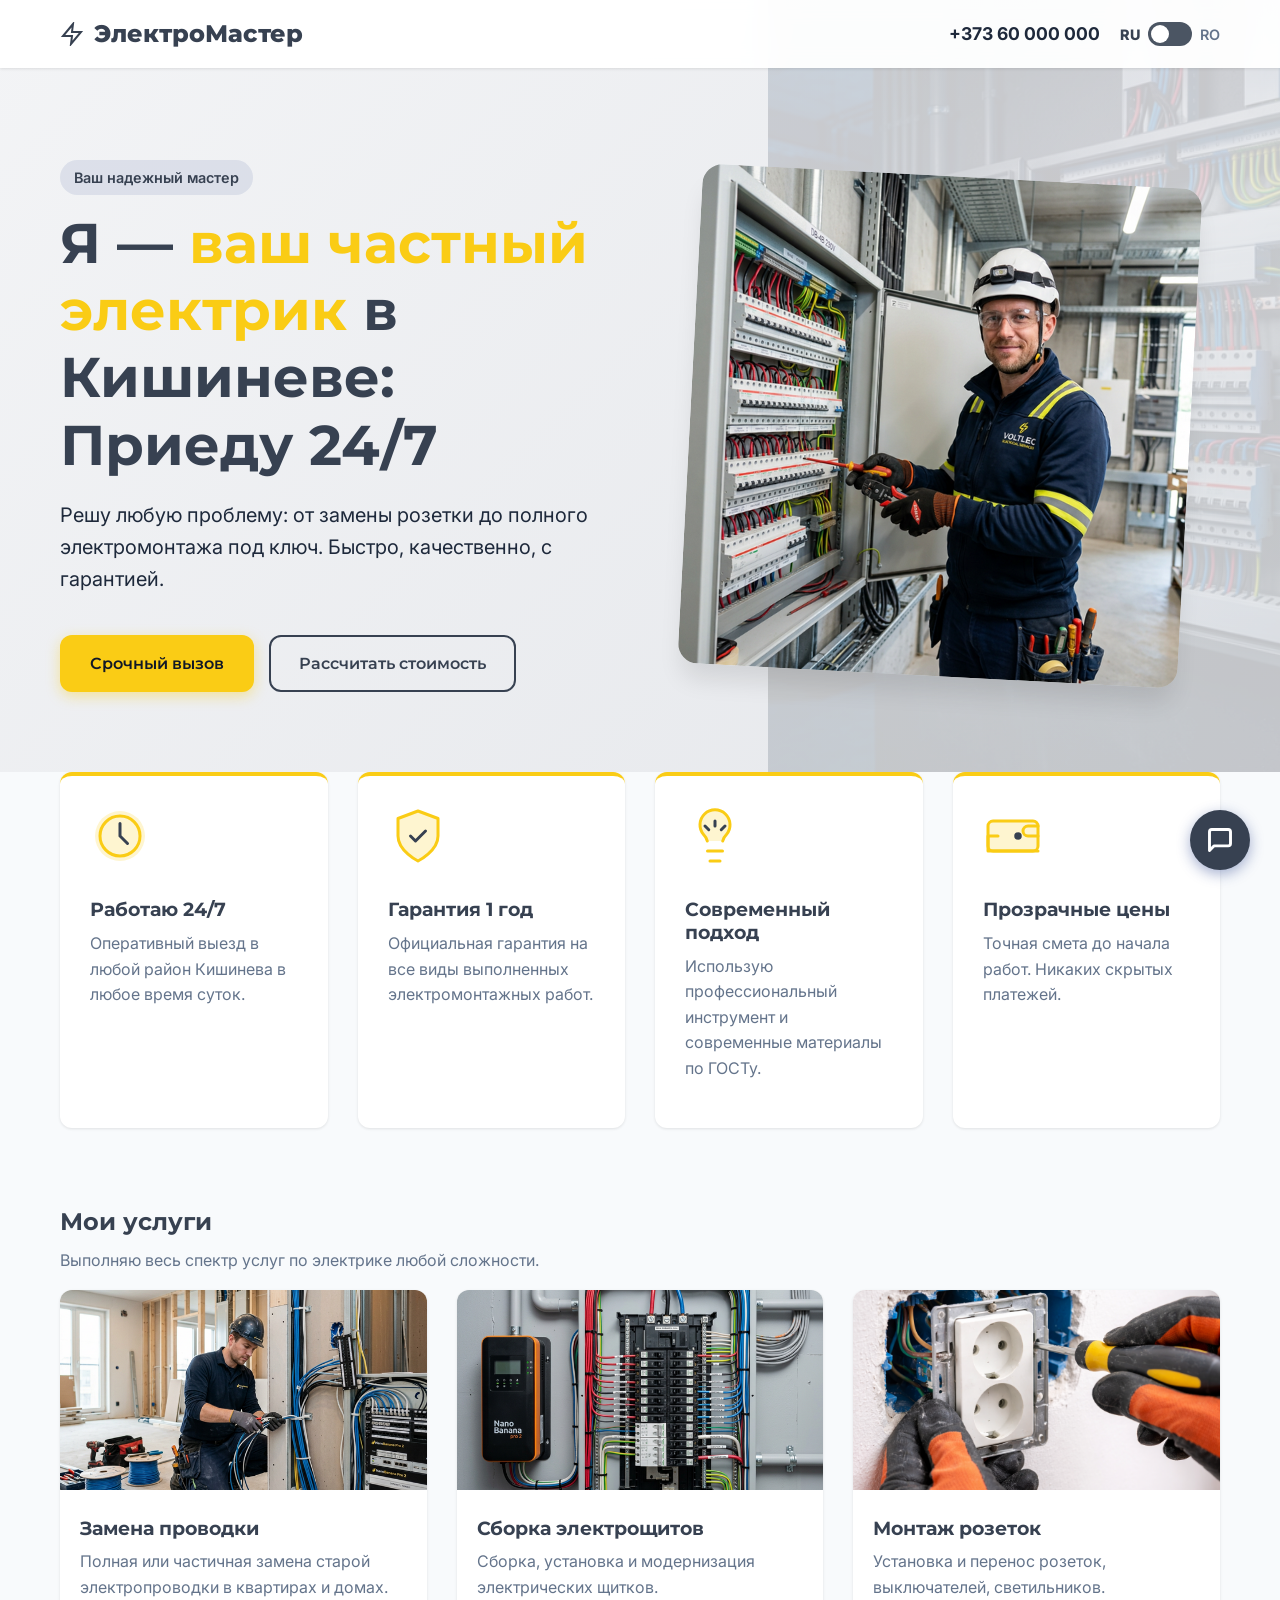
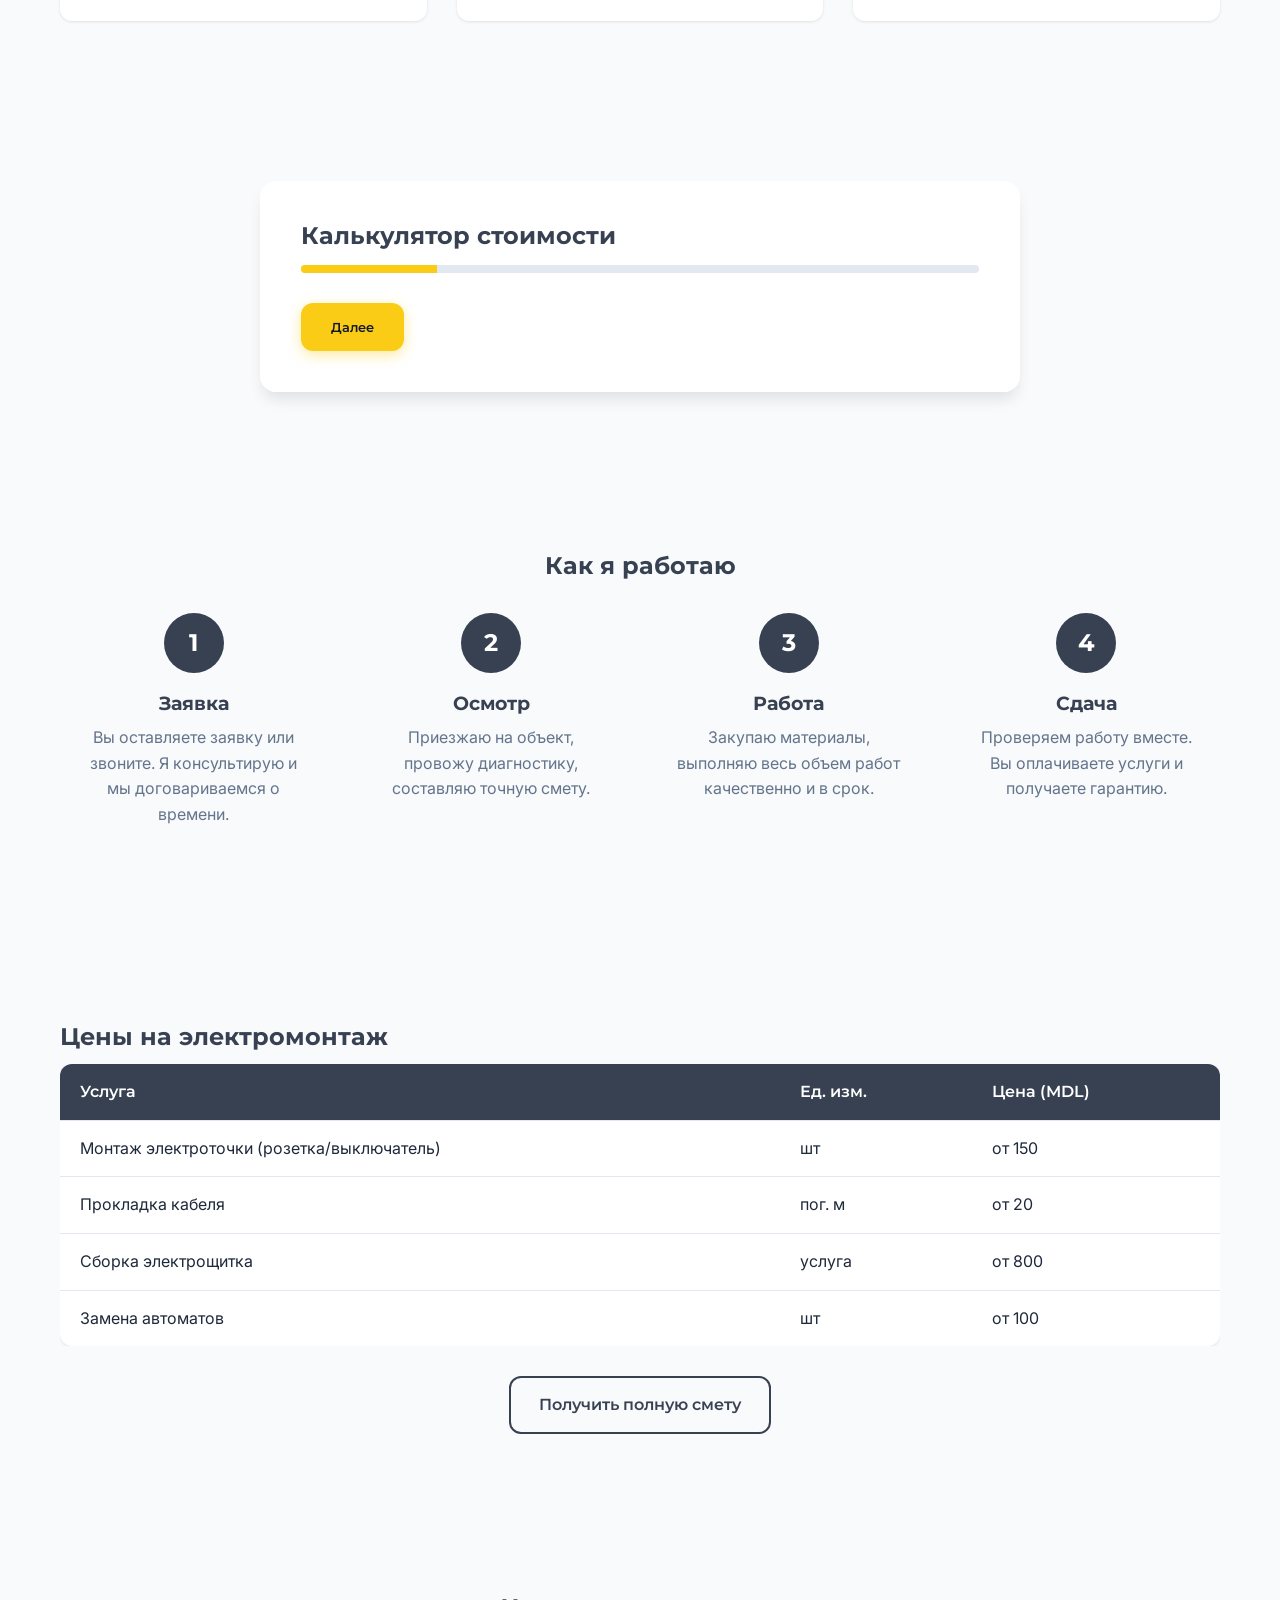
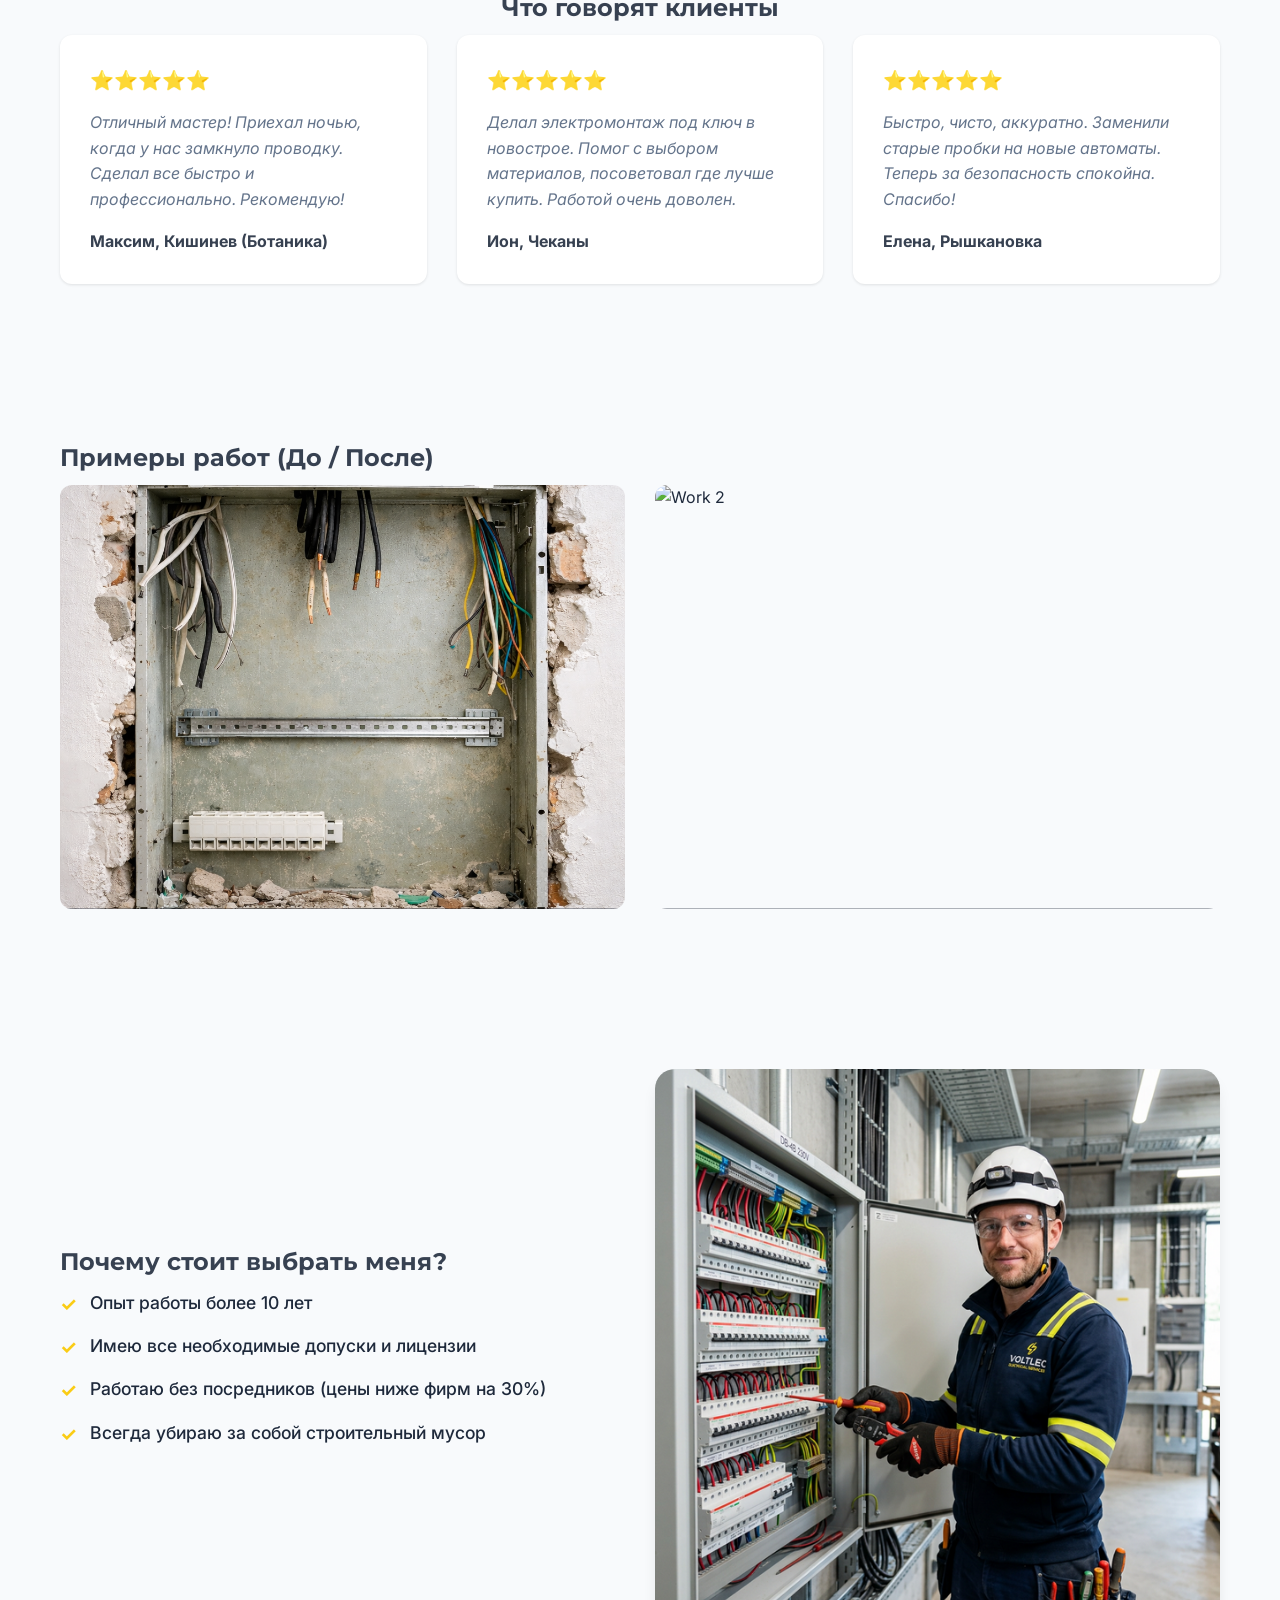
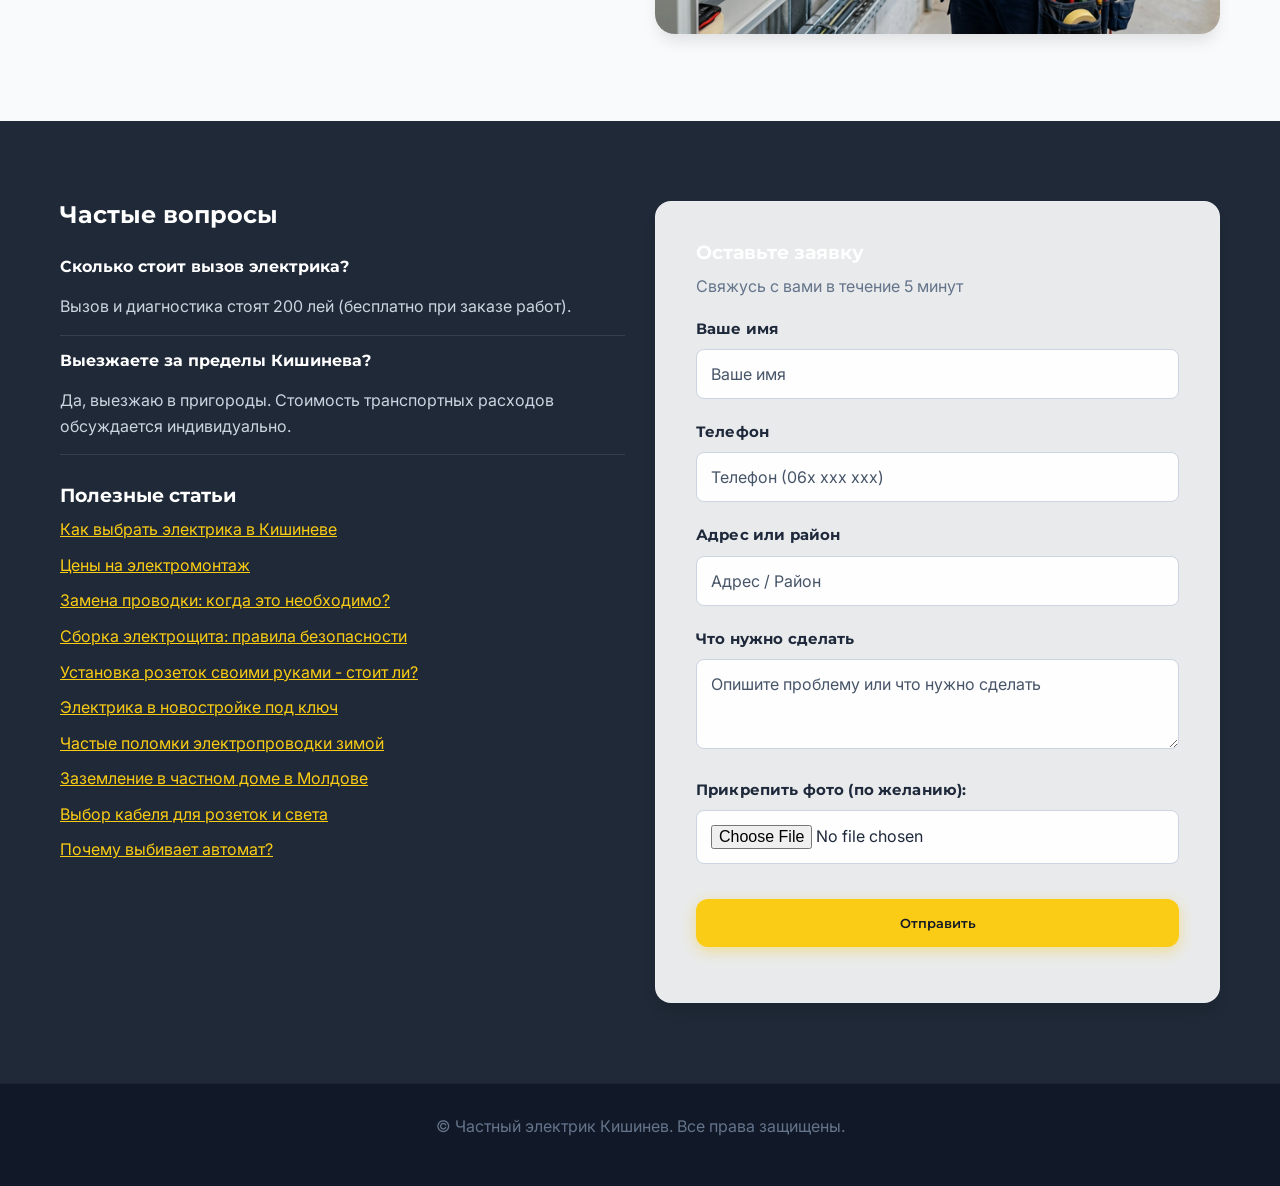
==== commit 8b0fbaaa: "Finish articles and improve contact form" ====
--- a/index.html
+++ b/index.html
@@ -66,12 +66,13 @@
 
     <!-- 1. Hero -->
     <header class="hero">
-        <div class="container">
+        <div class="container hero-grid">
             <div class="hero-content">
                 <span class="badge" data-ru="Ваш надежный мастер" data-ro="Meșterul tău de încredere">Ваш надежный
                     мастер</span>
-                <h1 data-ru="Я — ваш частный электрик в Кишиневе: <br>Приеду 24/7"
-                    data-ro="Sunt electricianul tău în Chișinău: <br>Intervin 24/7">Я — ваш частный электрик в Кишиневе:
+                <h1 data-ru="Я — <span class='highlight-yellow'>ваш частный электрик</span> в Кишиневе: <br>Приеду 24/7"
+                    data-ro="Sunt <span class='highlight-yellow'>electricianul tău</span> în Chișinău: <br>Intervin 24/7">
+                    Я — <span class="highlight-yellow">ваш частный электрик</span> в Кишиневе:
                     <br>Приеду 24/7
                 </h1>
                 <p class="hero-subtitle"
@@ -86,6 +87,9 @@
                         data-ro="Calculează costul">Рассчитать стоимость</a>
                 </div>
             </div>
+            <div class="hero-image-wrapper">
+                <img src="images/hero.png" alt="Электрик Кишинев" loading="lazy">
+            </div>
         </div>
     </header>
 
@@ -93,28 +97,61 @@
     <section class="benefits" id="benefits">
         <div class="container grid-4">
             <div class="benefit-card">
-                <div class="icon">🕒</div>
+                <div class="icon">
+                    <svg width="60" height="60" viewBox="0 0 24 24" fill="none" xmlns="http://www.w3.org/2000/svg">
+                        <circle cx="12" cy="12" r="10" fill="var(--accent)" fill-opacity="0.2" />
+                        <circle cx="12" cy="12" r="8" stroke="var(--accent)" stroke-width="1.2" />
+                        <path d="M12 7v5l3 3" stroke="var(--primary)" stroke-width="1.2" stroke-linecap="round" />
+                    </svg>
+                </div>
                 <h3 data-ru="Работаю 24/7" data-ro="Lucrez 24/7">Работаю 24/7</h3>
                 <p data-ru="Оперативный выезд в любой район Кишинева в любое время суток."
                     data-ro="Deplasare rapidă în orice sector din Chișinău la orice oră.">Оперативный выезд в любой
                     район Кишинева в любое время суток.</p>
             </div>
             <div class="benefit-card">
-                <div class="icon">🛡️</div>
+                <div class="icon">
+                    <svg width="60" height="60" viewBox="0 0 24 24" fill="none" xmlns="http://www.w3.org/2000/svg">
+                        <path d="M12 22s8-4 8-10V5l-8-3-8 3v7c0 6 8 10 8 10z" fill="var(--accent)" fill-opacity="0.2" />
+                        <path d="M12 22s8-4 8-10V5l-8-3-8 3v7c0 6 8 10 8 10z" stroke="var(--accent)" stroke-width="1.2"
+                            stroke-linecap="round" stroke-linejoin="round" />
+                        <path d="M9 12l2 2 4-4" stroke="var(--primary)" stroke-width="1.2" stroke-linecap="round"
+                            stroke-linejoin="round" />
+                    </svg>
+                </div>
                 <h3 data-ru="Гарантия 1 год" data-ro="Garanție 1 an">Гарантия 1 год</h3>
                 <p data-ru="Официальная гарантия на все виды выполненных электромонтажных работ."
                     data-ro="Garanție oficială pentru toate tipurile de lucrări electrice efectuate.">Официальная
                     гарантия на все виды выполненных электромонтажных работ.</p>
             </div>
             <div class="benefit-card">
-                <div class="icon">💡</div>
+                <div class="icon">
+                    <svg width="60" height="60" viewBox="0 0 24 24" fill="none" xmlns="http://www.w3.org/2000/svg">
+                        <path d="M15.09 14c.18-.98.65-1.74 1.41-2.5A6 6 0 1 0 7.5 11.5c.76.76 1.23 1.52 1.41 2.5h6.18z"
+                            fill="var(--accent)" fill-opacity="0.2" />
+                        <path
+                            d="M9 18h6M10 22h4M15.09 14c.18-.98.65-1.74 1.41-2.5A6 6 0 1 0 7.5 11.5c.76.76 1.23 1.52 1.41 2.5"
+                            stroke="var(--accent)" stroke-width="1.2" stroke-linecap="round" stroke-linejoin="round" />
+                        <path d="M12 6v2M8 8l1.5 1.5M16 8l-1.5 1.5" stroke="var(--primary)" stroke-width="1.2"
+                            stroke-linecap="round" />
+                    </svg>
+                </div>
                 <h3 data-ru="Современный подход" data-ro="Abordare modernă">Современный подход</h3>
                 <p data-ru="Использую профессиональный инструмент и современные материалы по ГОСТу."
                     data-ro="Folosesc instrumente profesionale și materiale moderne conform standardelor.">Использую
                     профессиональный инструмент и современные материалы по ГОСТу.</p>
             </div>
             <div class="benefit-card">
-                <div class="icon">💰</div>
+                <div class="icon">
+                    <svg width="60" height="60" viewBox="0 0 24 24" fill="none" xmlns="http://www.w3.org/2000/svg">
+                        <rect x="2" y="6" width="20" height="12" rx="2" fill="var(--accent)" fill-opacity="0.2" />
+                        <path d="M22 12h-4c-1.1 0-2-.9-2-2s.9-2 2-2h4M22 18H2v-6h4" stroke="var(--accent)"
+                            stroke-width="1.2" stroke-linecap="round" stroke-linejoin="round" />
+                        <rect x="2" y="6" width="20" height="12" rx="2" stroke="var(--accent)" stroke-width="1.2"
+                            stroke-linecap="round" stroke-linejoin="round" />
+                        <circle cx="14" cy="12" r="1.5" fill="var(--primary)" />
+                    </svg>
+                </div>
                 <h3 data-ru="Прозрачные цены" data-ro="Prețuri transparente">Прозрачные цены</h3>
                 <p data-ru="Точная смета до начала работ. Никаких скрытых платежей."
                     data-ro="Deviz exact înainte de începerea lucrărilor. Fără taxe ascunse.">Точная смета до начала
@@ -148,7 +185,7 @@
                         модернизация электрических щитков.</p>
                 </div>
                 <div class="service-card">
-                    <img src="https://images.unsplash.com/photo-1544256718-3bcf237f3974?auto=format&fit=crop&q=80&w=400&h=300"
+                    <img src="images/instalation rozetki.png"
                         alt="Socket" loading="lazy">
                     <h3 data-ru="Монтаж розеток" data-ro="Montaj prize">Монтаж розеток</h3>
                     <p data-ru="Установка и перенос розеток, выключателей, светильников."
@@ -320,7 +357,7 @@
             </div>
             <div class="gallery-grid grid-2">
                 <div class="gallery-item">
-                    <img src="https://images.unsplash.com/photo-1621285223062-17eb4232bf3f?auto=format&fit=crop&q=80&w=600&h=400"
+                    <img src="images/electrotable before.png"
                         alt="Work 1" loading="lazy">
                     <div class="gallery-label" data-ru="Монтаж электрощита" data-ro="Montaj panou electric">Монтаж
                         электрощита</div>
@@ -426,25 +463,29 @@
 
                 <form id="contactForm" enctype="multipart/form-data">
                     <div class="form-group">
+                        <label class="form-label" data-ru="Ваше имя" data-ro="Numele dvs.">Ваше имя</label>
                         <input type="text" name="name" required placeholder="Ваше имя" data-ru="Ваше имя"
                             data-ro="Numele dvs." class="form-control">
                     </div>
                     <div class="form-group">
+                        <label class="form-label" data-ru="Телефон" data-ro="Telefon">Телефон</label>
                         <input type="tel" name="phone" required placeholder="Телефон (06x xxx xxx)"
                             data-ru="Телефон (06x xxx xxx)" data-ro="Telefon (06x xxx xxx)" class="form-control">
                     </div>
                     <div class="form-group">
+                        <label class="form-label" data-ru="Адрес или район" data-ro="Adresa sau sectorul">Адрес или район</label>
                         <input type="text" name="address" placeholder="Адрес / Район" data-ru="Адрес / Район"
                             data-ro="Adresa / Sectorul" class="form-control">
                     </div>
                     <div class="form-group">
+                        <label class="form-label" data-ru="Что нужно сделать" data-ro="Ce trebuie facut">Что нужно сделать</label>
                         <textarea name="problem" id="form-problem" rows="3"
                             placeholder="Опишите проблему или что нужно сделать"
                             data-ru="Опишите проблему или что нужно сделать"
                             data-ro="Descrieți problema sau ce trebuie făcut" class="form-control"></textarea>
                     </div>
                     <div class="form-group">
-                        <label data-ru="Прикрепить фото (по желанию):" data-ro="Atașați foto (opțional):">Прикрепить
+                        <label class="form-label" data-ru="Прикрепить фото (по желанию):" data-ro="Atașați foto (opțional):">Прикрепить
                             фото (по желанию):</label>
                         <input type="file" name="photo" accept="image/*" class="form-control">
                     </div>
@@ -470,7 +511,48 @@
         </div>
     </footer>
 
+    <!-- Floating Messenger -->
+    <div class="floating-btn">
+        <div class="floating-btn-options">
+            <a href="https://t.me/your_telegram" target="_blank" class="f-opt telegram" title="Telegram">
+                <svg width="24" height="24" viewBox="0 0 24 24" fill="white">
+                    <path
+                        d="M12 2C6.48 2 2 6.48 2 12s4.48 10 10 10 10-4.48 10-10S17.52 2 12 2zm4.64 6.8c-.15 1.58-.8 5.42-1.13 7.19-.14.75-.42 1-.68 1.03-.58.05-1.02-.38-1.58-.75-.88-.58-1.38-.94-2.23-1.5-.99-.65-.35-1.01.22-1.59.15-.15 2.71-2.48 2.76-2.69.01-.03.01-.14-.07-.19-.08-.05-.19-.02-.27 0-.12.03-1.97 1.25-5.59 3.69-.53.36-1.01.54-1.44.53-.47-.01-1.38-.27-2.05-.48-.82-.26-1.48-.4-1.42-.85.03-.23.36-.47 1-.72 3.91-1.7 6.52-2.82 7.84-3.37 3.74-1.56 4.51-1.83 5.02-1.84.11 0 .36.03.49.14.11.09.14.22.15.34.01.07.01.16 0 .28z" />
+                </svg>
+            </a>
+            <a href="viber://chat?number=+37300000000" target="_blank" class="f-opt viber" title="Viber">
+                <svg width="24" height="24" viewBox="0 0 24 24" fill="white">
+                    <path
+                        d="M19.34 5.3A9.87 9.87 0 0 0 12 2C6.63 2 2.2 6.22 2.02 11.53c-.02 0 0 .15 0 .23 0 1.94.57 3.79 1.63 5.34l-1.32 4.41a.81.81 0 0 0 1 .98l4.54-1.11A10.03 10.03 0 0 0 12 22.02c.16 0 .33-.02.5-.02 5.37-.18 9.6-4.63 9.61-10 0-2.62-1.03-5.06-2.77-6.7zM16.99 15.6c-.4.45-.96.65-1.58.62a15.82 15.82 0 0 1-5.73-2.15 15.68 15.68 0 0 1-4.71-4.73c-.22-.38-.38-.8-.43-1.24-.07-.63.26-1.16.89-1.41l.99-.39c.28-.11.6-.1.84.09.32.25.59.56.77.92l.86 1.76c.14.28.1.62-.12.87l-.44.5c.34.6.74 1.15 1.19 1.63a7.31 7.31 0 0 0 1.65 1.25l.44-.39c.23-.21.56-.27.85-.15l1.83.65c.37.13.68.39.87.75.18.34.22.74.1 1.05l-.34 1.13c-.24.79-.8.95-.91 1.01z" />
+                </svg>
+            </a>
+            <a href="https://wa.me/37300000000" target="_blank" class="f-opt whatsapp" title="WhatsApp">
+                <svg width="24" height="24" viewBox="0 0 24 24" fill="white">
+                    <path
+                        d="M12.01 2.05C6.48 2.05 2 6.53 2 12.06c0 1.76.46 3.48 1.33 5L2 22l5.09-1.33a10.03 10.03 0 0 0 4.92 1.29h.01c5.53 0 10.01-4.48 10.01-10.01 0-2.68-1.04-5.2-2.93-7.1A9.97 9.97 0 0 0 12.01 2.05zm5.54 14.23c-.23.64-1.33 1.23-1.84 1.31-.48.06-1.11.13-3.62-.91-3.02-1.24-4.88-4.26-5.03-4.46-.14-.2-1.2-1.61-1.2-3.08 0-1.47.76-2.19 1.03-2.48.27-.29.59-.36.78-.36.19 0 .38 0 .55.01.2.01.46-.07.72.56.28.67.94 2.29 1.02 2.45.09.16.14.34.05.54-.09.19-.14.31-.28.48-.13.16-.28.35-.4.48-.14.16.16.58.42.99.34.56.76.99 1.23 1.24.47.24.87.16 1.18-.04.34-.23.51-.55.74-.8.29-.32.55-.26.87-.14.32.12 2.04.96 2.39 1.14.35.18.58.27.67.43.09.14.09.8-.14 1.45z" />
+                </svg>
+            </a>
+            <a href="tel:+37300000000" class="f-opt phone" title="Call">
+                <svg width="24" height="24" viewBox="0 0 24 24" fill="white">
+                    <path
+                        d="M6.62 10.79c1.44 2.83 3.76 5.14 6.59 6.59l2.2-2.2c.27-.27.67-.36 1.02-.24 1.12.37 2.33.57 3.57.57.55 0 1 .45 1 1V20c0 .55-.45 1-1 1-9.39 0-17-7.61-17-17 0-.55.45-1 1-1h3.5c.55 0 1 .45 1 1 0 1.25.2 2.45.57 3.57.11.35.03.74-.25 1.02l-2.2 2.2z" />
+                </svg>
+            </a>
+        </div>
+        <button class="f-toggle" id="f-toggleBtn">
+            <svg width="28" height="28" viewBox="0 0 24 24" fill="none" stroke="white" stroke-width="2.5"
+                stroke-linecap="round" stroke-linejoin="round" class="msg-icon">
+                <path d="M21 15a2 2 0 0 1-2 2H7l-4 4V5a2 2 0 0 1 2-2h14a2 2 0 0 1 2 2z"></path>
+            </svg>
+            <svg width="28" height="28" viewBox="0 0 24 24" fill="none" stroke="white" stroke-width="2.5"
+                stroke-linecap="round" stroke-linejoin="round" class="close-icon hidden">
+                <line x1="18" y1="6" x2="6" y2="18"></line>
+                <line x1="6" y1="6" x2="18" y2="18"></line>
+            </svg>
+        </button>
+    </div>
+
     <script src="script.js"></script>
 </body>
 
-</html>+</html>
--- a/style.css
+++ b/style.css
@@ -1,16 +1,16 @@
 :root {
-  --primary: #1E3A8A;
-  /* Deep Blue */
-  --primary-light: #3B82F6;
-  --accent: #F59E0B;
-  /* Amber/Yellow for Electricity */
-  --accent-hover: #D97706;
+  --primary: #374151;
+  /* Dark Gray */
+  --primary-light: #4B5563;
+  --accent: #FACC15;
+  /* Electric Yellow */
+  --accent-hover: #EAB308;
   --bg-light: #F8FAFC;
   --bg-white: #FFFFFF;
   --text-dark: #1E293B;
   --text-muted: #64748B;
-  --bg-dark: #0F172A;
-  --bg-darker: #020617;
+  --bg-dark: #1F2937;
+  --bg-darker: #111827;
   --glass-bg: rgba(255, 255, 255, 0.9);
   --glass-border: rgba(255, 255, 255, 0.2);
   --shadow-sm: 0 1px 3px rgba(0, 0, 0, 0.1);
@@ -124,6 +124,10 @@
   background-color: var(--bg-darker);
 }
 
+.highlight-yellow {
+  color: var(--accent);
+}
+
 /* Grids */
 .grid-2 {
   display: grid;
@@ -162,14 +166,15 @@
 
 .btn-primary {
   background-color: var(--accent);
-  color: #fff;
-  box-shadow: 0 4px 14px rgba(245, 158, 11, 0.4);
+  color: var(--bg-darker);
+  box-shadow: 0 4px 14px rgba(250, 204, 21, 0.4);
 }
 
 .btn-primary:hover {
   background-color: var(--accent-hover);
+  color: var(--bg-darker);
   transform: translateY(-2px);
-  box-shadow: 0 6px 20px rgba(245, 158, 11, 0.6);
+  box-shadow: 0 6px 20px rgba(250, 204, 21, 0.6);
 }
 
 .btn-secondary {
@@ -317,7 +322,7 @@
 /* Hero */
 .hero {
   padding: 160px 0 80px;
-  background: linear-gradient(135deg, #EFF6FF 0%, #DBEAFE 100%);
+  background: linear-gradient(135deg, #F3F4F6 0%, #E5E7EB 100%);
   position: relative;
   overflow: hidden;
 }
@@ -331,14 +336,42 @@
   height: 100%;
   background: url('images/hero-bg.png') center/cover no-repeat;
   opacity: 0.15;
-  /* Adjust background */
   z-index: 0;
+}
+
+.hero-grid {
+  display: grid;
+  grid-template-columns: 1fr 1fr;
+  align-items: center;
+  gap: 40px;
+  position: relative;
+  z-index: 1;
 }
 
 .hero-content {
   position: relative;
   z-index: 1;
   max-width: 650px;
+}
+
+.hero-image-wrapper {
+  position: relative;
+  z-index: 1;
+}
+
+.hero-image-wrapper img {
+  width: 100%;
+  max-width: 500px;
+  border-radius: 20px;
+  box-shadow: 0 20px 25px -5px rgba(0, 0, 0, 0.1);
+  transform: rotate(3deg);
+  transition: transform 0.3s;
+  display: block;
+  margin: 0 auto;
+}
+
+.hero-image-wrapper img:hover {
+  transform: rotate(0deg) scale(1.02);
 }
 
 .hero h1 {
@@ -488,6 +521,16 @@
   margin-bottom: 20px;
 }
 
+.form-label {
+  display: inline-block;
+  margin-bottom: 8px;
+  color: var(--text-dark);
+  font-family: var(--font-heading);
+  font-size: 0.95rem;
+  font-weight: 700;
+  letter-spacing: 0.01em;
+}
+
 .form-control {
   width: 100%;
   padding: 14px;
@@ -495,7 +538,14 @@
   border-radius: 8px;
   font-family: inherit;
   font-size: 1rem;
+  color: var(--text-dark);
+  background: rgba(255, 255, 255, 0.98);
   transition: 0.3s;
+}
+
+.form-control::placeholder {
+  color: #475569;
+  opacity: 1;
 }
 
 .form-control:focus {
@@ -681,6 +731,115 @@
   border-top: 1px solid rgba(255, 255, 255, 0.05);
 }
 
+/* Floating Messenger */
+.floating-btn {
+  position: fixed;
+  bottom: 30px;
+  right: 30px;
+  z-index: 1000;
+  display: flex;
+  flex-direction: column;
+  align-items: flex-end;
+  gap: 15px;
+}
+
+.floating-btn-options {
+  display: flex;
+  flex-direction: column;
+  gap: 10px;
+  opacity: 0;
+  pointer-events: none;
+  transform: translateY(20px);
+  transition: all 0.3s cubic-bezier(0.68, -0.55, 0.265, 1.55);
+}
+
+.floating-btn.active .floating-btn-options {
+  opacity: 1;
+  pointer-events: auto;
+  transform: translateY(0);
+}
+
+.f-opt {
+  width: 50px;
+  height: 50px;
+  border-radius: 50%;
+  display: flex;
+  justify-content: center;
+  align-items: center;
+  box-shadow: var(--shadow-md);
+  transition: transform 0.2s;
+}
+
+.f-opt:hover {
+  transform: scale(1.1);
+}
+
+.f-opt.telegram {
+  background: #0088cc;
+}
+
+.f-opt.viber {
+  background: #665cac;
+}
+
+.f-opt.whatsapp {
+  background: #25d366;
+}
+
+.f-opt.phone {
+  background: var(--accent);
+}
+
+.f-toggle {
+  width: 60px;
+  height: 60px;
+  border-radius: 50%;
+  background: var(--primary);
+  border: none;
+  cursor: pointer;
+  display: flex;
+  justify-content: center;
+  align-items: center;
+  box-shadow: 0 4px 14px rgba(30, 58, 138, 0.4);
+  transition: transform 0.2s, background 0.2s;
+}
+
+.f-toggle:hover {
+  transform: scale(1.1);
+  background: var(--primary-light);
+}
+
+.f-toggle .msg-icon,
+.f-toggle .close-icon {
+  position: absolute;
+  transition: all 0.3s;
+}
+
+.f-toggle .hidden {
+  opacity: 0;
+  transform: rotate(-90deg) scale(0);
+}
+
+/* Responsive */
+@media (max-width: 900px) {
+  .hero-grid {
+    grid-template-columns: 1fr;
+    text-align: center;
+  }
+
+  .hero-image-wrapper {
+    margin-top: 30px;
+  }
+
+  .hero-image-wrapper img {
+    transform: none;
+  }
+
+  .hero-cta {
+    justify-content: center;
+  }
+}
+
 /* Responsive */
 @media (max-width: 768px) {
   .hero h1 {
@@ -700,4 +859,4 @@
   .nav-right .phone-link {
     display: none;
   }
-}+}
